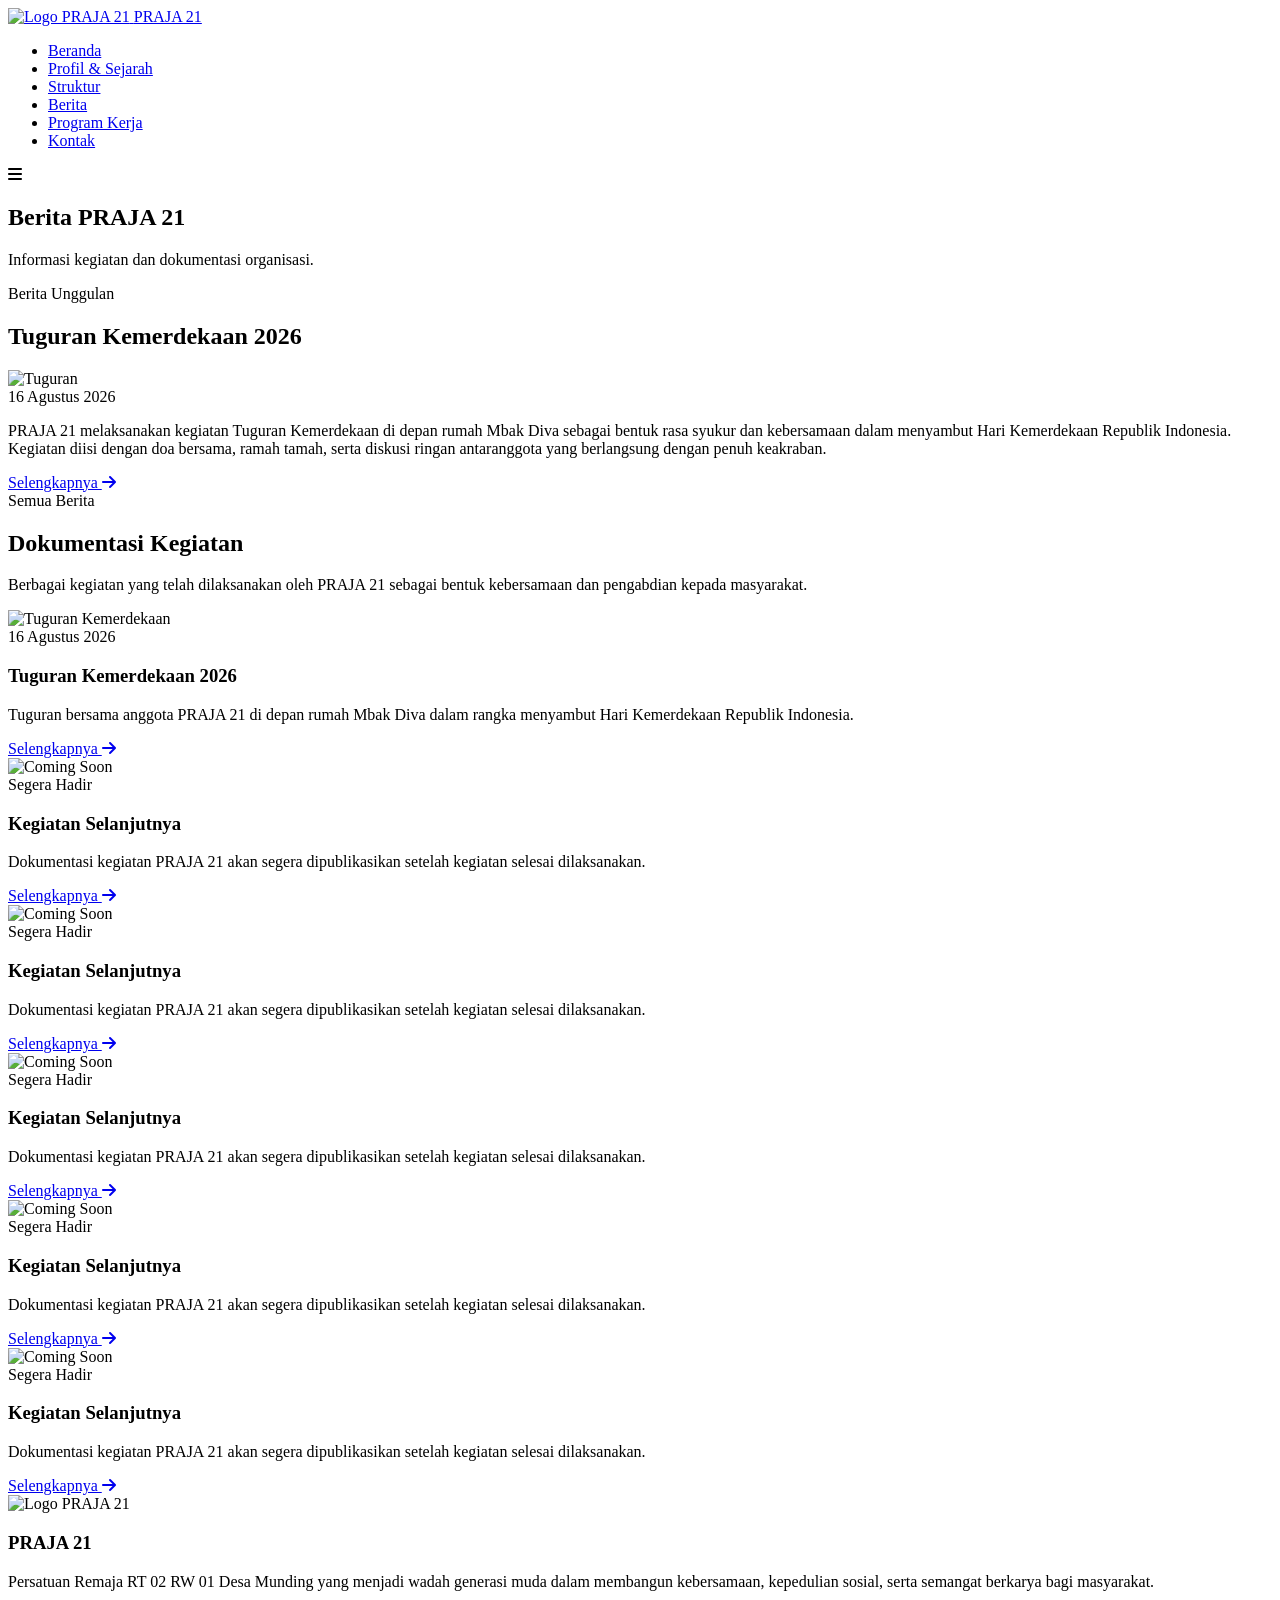
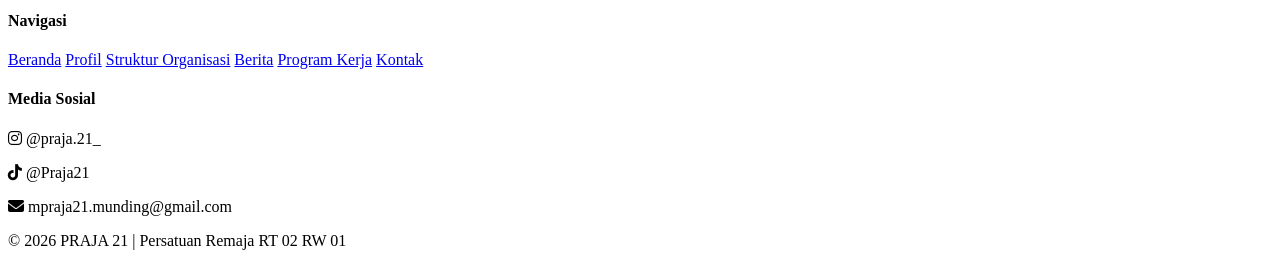
==== berita.html @ 717ce601 "Add files via upload" ====
<!DOCTYPE html>
<html lang="id">

<head>

<meta charset="UTF-8">
<meta name="viewport" content="width=device-width, initial-scale=1.0">

<title>Berita | PRAJA 21</title>

<link rel="stylesheet" href="css/reset.css">
<link rel="stylesheet" href="css/variables.css">
<link rel="stylesheet" href="css/style.css">
<link rel="stylesheet" href="css/navbar.css">
<link rel="stylesheet" href="css/footer.css">
<link rel="stylesheet" href="css/berita-page.css">
<link rel="stylesheet" href="css/responsive.css">

<link rel="stylesheet"
href="https://cdnjs.cloudflare.com/ajax/libs/font-awesome/6.7.2/css/all.min.css">

</head>

<body>
<header class="navbar">
    <div class="container">

        <a href="index.html" class="logo">
            <img src="assets/logo/logo-praja21.png" alt="Logo PRAJA 21">
            <span>PRAJA 21</span>
        </a>

        <nav class="nav-menu">
            <ul>
                <li><a href="index.html">Beranda</a></li>
                <li><a href="profile.html">Profil & Sejarah</a></li>
                <li><a href="organisasi.html" class="active">Struktur</a></li>
                <li><a href="berita.html">Berita</a></li>
                <li><a href="proker.html">Program Kerja</a></li>
                <li><a href="contact.html">Kontak</a></li>
            </ul>
        </nav>

        <div class="menu-toggle">
            <i class="fa-solid fa-bars"></i>
        </div>

    </div>
</header>
<!-- Copy Navbar dari index -->

<section class="page-header">

<div class="container">

<h1>Berita PRAJA 21</h1>

<p>
Informasi kegiatan dan dokumentasi organisasi.
</p>

</div>

</section>

<section id="featured-news">

<div class="container">

<span class="section-tag">
Berita Unggulan
</span>

<h2>Tuguran Kemerdekaan 2026</h2>

<div class="featured-news">

<img
src="assets/news/tuguran.jpg"
alt="Tuguran">

<div>

<span class="news-date">

16 Agustus 2026

</span>

<p>

PRAJA 21 melaksanakan kegiatan Tuguran Kemerdekaan
di depan rumah Mbak Diva sebagai bentuk rasa syukur
dan kebersamaan dalam menyambut Hari Kemerdekaan
Republik Indonesia.

Kegiatan diisi dengan doa bersama, ramah tamah,
serta diskusi ringan antaranggota yang berlangsung
dengan penuh keakraban.

</p>

<a href="news/tuguran-kemerdekaan.html">
    Selengkapnya
    <i class="fa-solid fa-arrow-right"></i>
</a>

</div>

</div>

</div>

</section>

<section id="all-news">

    <div class="container">

        <span class="section-tag">
            Semua Berita
        </span>

        <h2>Dokumentasi Kegiatan</h2>

        <p class="section-description">
            Berbagai kegiatan yang telah dilaksanakan oleh PRAJA 21 sebagai bentuk kebersamaan dan pengabdian kepada masyarakat.
        </p>

        <div class="news-grid">

            <article class="news-card">

                <img src="assets/news/tuguran.jpg" alt="Tuguran Kemerdekaan">

                <div class="news-content">

                    <span class="news-date">
                        16 Agustus 2026
                    </span>

                    <h3>Tuguran Kemerdekaan 2026</h3>

                    <p>
                        Tuguran bersama anggota PRAJA 21 di depan rumah Mbak Diva dalam rangka menyambut Hari Kemerdekaan Republik Indonesia.
                    </p>

                    <a href="#">
                        Selengkapnya
                        <i class="fa-solid fa-arrow-right"></i>
                    </a>

                </div>

            </article>
          <article class="news-card">

    <img src="assets/news/coming_soon_news.jpg" alt="Coming Soon">

    <div class="news-content">

        <span class="news-date">
            Segera Hadir
        </span>

        <h3>Kegiatan Selanjutnya</h3>

        <p>
            Dokumentasi kegiatan PRAJA 21 akan segera dipublikasikan setelah kegiatan selesai dilaksanakan.
        </p>

        <a href="#">
            Selengkapnya
            <i class="fa-solid fa-arrow-right"></i>
        </a>

    </div>

</article>

<article class="news-card">

    <img src="assets/news/coming_soon_news.jpg" alt="Coming Soon">

    <div class="news-content">

        <span class="news-date">
            Segera Hadir
        </span>

        <h3>Kegiatan Selanjutnya</h3>

        <p>
            Dokumentasi kegiatan PRAJA 21 akan segera dipublikasikan setelah kegiatan selesai dilaksanakan.
        </p>

        <a href="#">
            Selengkapnya
            <i class="fa-solid fa-arrow-right"></i>
        </a>

    </div>

</article>

<article class="news-card">

    <img src="assets/news/coming_soon_news.jpg" alt="Coming Soon">

    <div class="news-content">

        <span class="news-date">
            Segera Hadir
        </span>

        <h3>Kegiatan Selanjutnya</h3>

        <p>
            Dokumentasi kegiatan PRAJA 21 akan segera dipublikasikan setelah kegiatan selesai dilaksanakan.
        </p>

        <a href="#">
            Selengkapnya
            <i class="fa-solid fa-arrow-right"></i>
        </a>

    </div>

</article>

<article class="news-card">

    <img src="assets/news/coming_soon_news.jpg" alt="Coming Soon">

    <div class="news-content">

        <span class="news-date">
            Segera Hadir
        </span>

        <h3>Kegiatan Selanjutnya</h3>

        <p>
            Dokumentasi kegiatan PRAJA 21 akan segera dipublikasikan setelah kegiatan selesai dilaksanakan.
        </p>

        <a href="#">
            Selengkapnya
            <i class="fa-solid fa-arrow-right"></i>
        </a>

    </div>

</article>

<article class="news-card">

    <img src="assets/news/coming_soon_news.jpg" alt="Coming Soon">

    <div class="news-content">

        <span class="news-date">
            Segera Hadir
        </span>

        <h3>Kegiatan Selanjutnya</h3>

        <p>
            Dokumentasi kegiatan PRAJA 21 akan segera dipublikasikan setelah kegiatan selesai dilaksanakan.
        </p>

        <a href="#">
            Selengkapnya
            <i class="fa-solid fa-arrow-right"></i>
        </a>

    </div>

</article>

        </div>

    </div>

</section>

<!-- Copy Footer -->
  <footer>

    <div class="container footer-container">

        <div class="footer-about">

            <img src="assets/logo/logo-praja21.png" alt="Logo PRAJA 21">

            <h3>PRAJA 21</h3>

            <p>
                Persatuan Remaja RT 02 RW 01 Desa Munding yang menjadi wadah
                generasi muda dalam membangun kebersamaan, kepedulian sosial,
                serta semangat berkarya bagi masyarakat.
            </p>

        </div>

        <div class="footer-menu">

            <h4>Navigasi</h4>

            <a href="index.html">Beranda</a>

            <a href="profile.html">Profil</a>

            <a href="organisasi.html">Struktur Organisasi</a>

            <a href="berita.html">Berita</a>

            <a href="proker.html">Program Kerja</a>

            <a href="contact.html">Kontak</a>

        </div>

        <div class="footer-contact">

            <h4>Media Sosial</h4>

            <p>
                <i class="fa-brands fa-instagram"></i>
                @praja.21_
            </p>

            <p>
                <i class="fa-brands fa-tiktok"></i>
                @Praja21
            </p>

            <p>
                <i class="fa-solid fa-envelope"></i>
                mpraja21.munding@gmail.com
            </p>

        </div>

    </div>

    <div class="footer-bottom">

        © 2026 PRAJA 21 | Persatuan Remaja RT 02 RW 01

    </div>

  </footer>

<script src="js/navbar.js"></script>

</body>

</html>
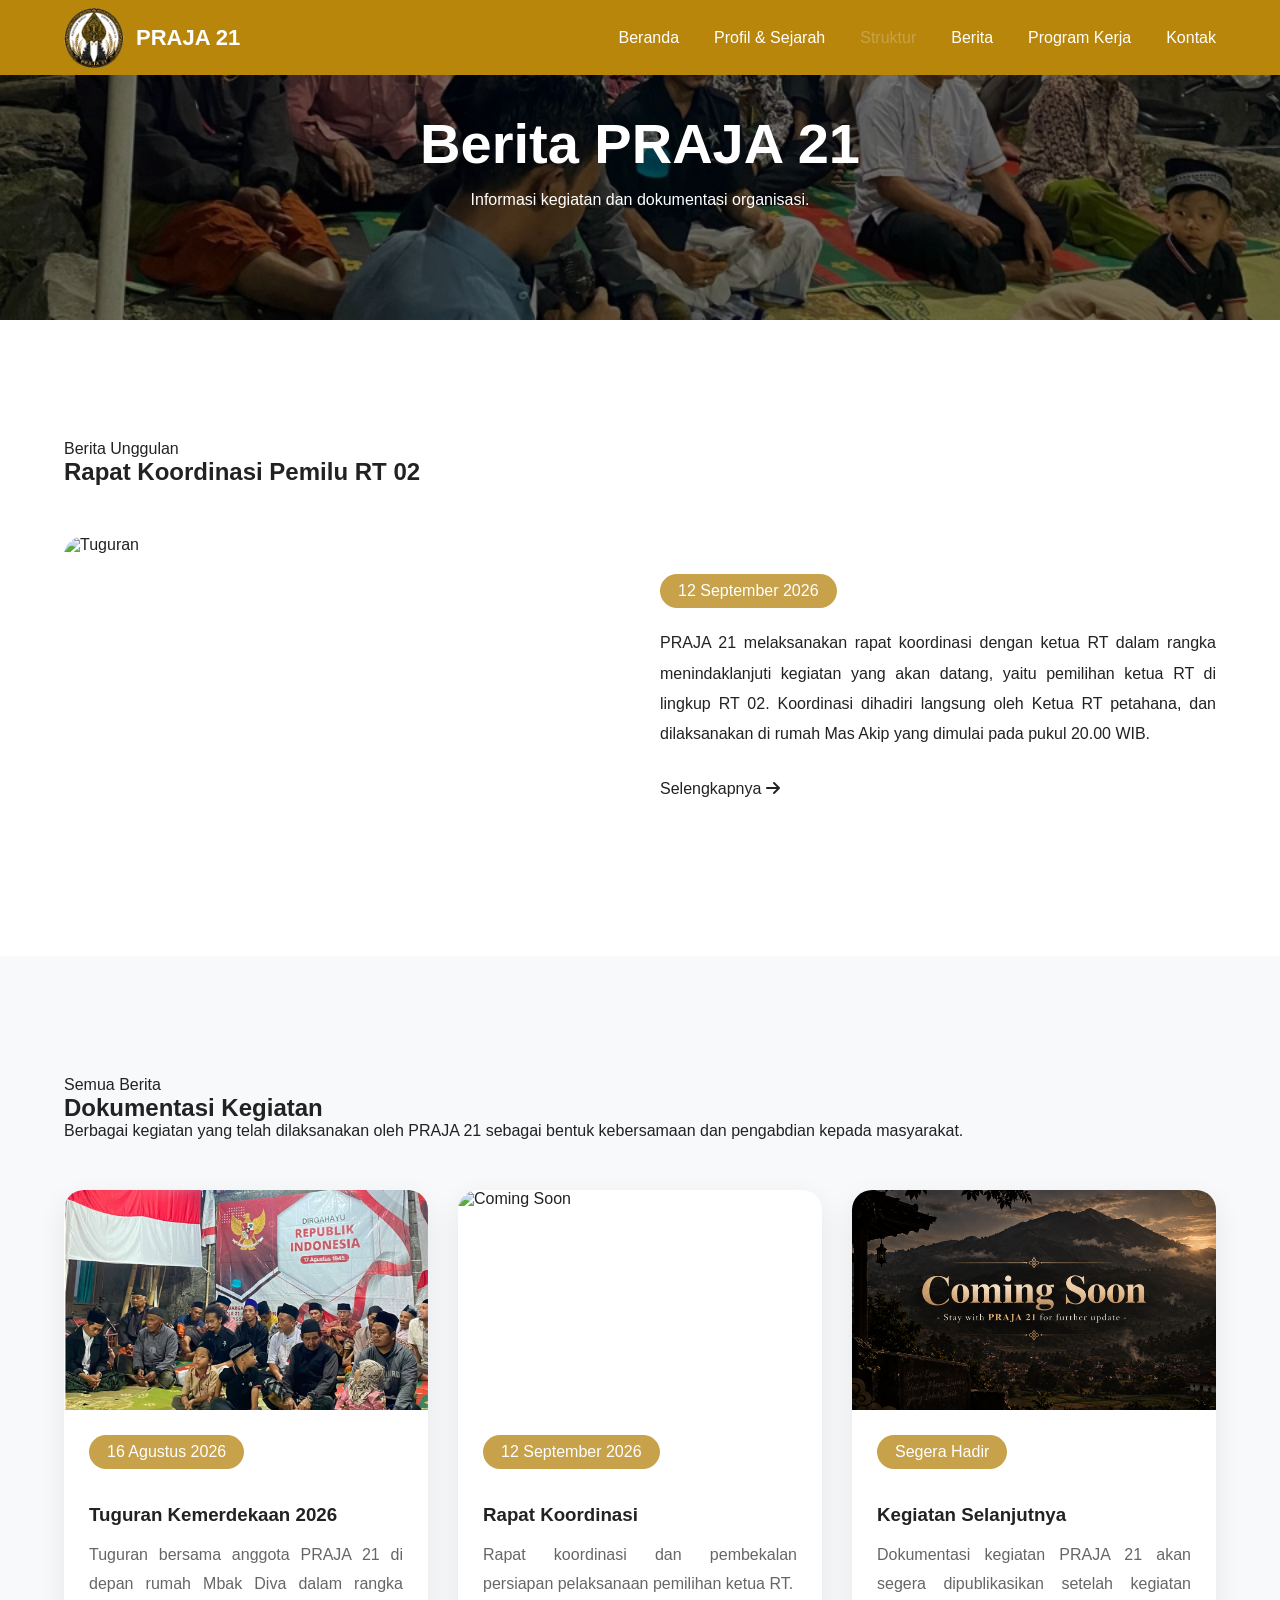
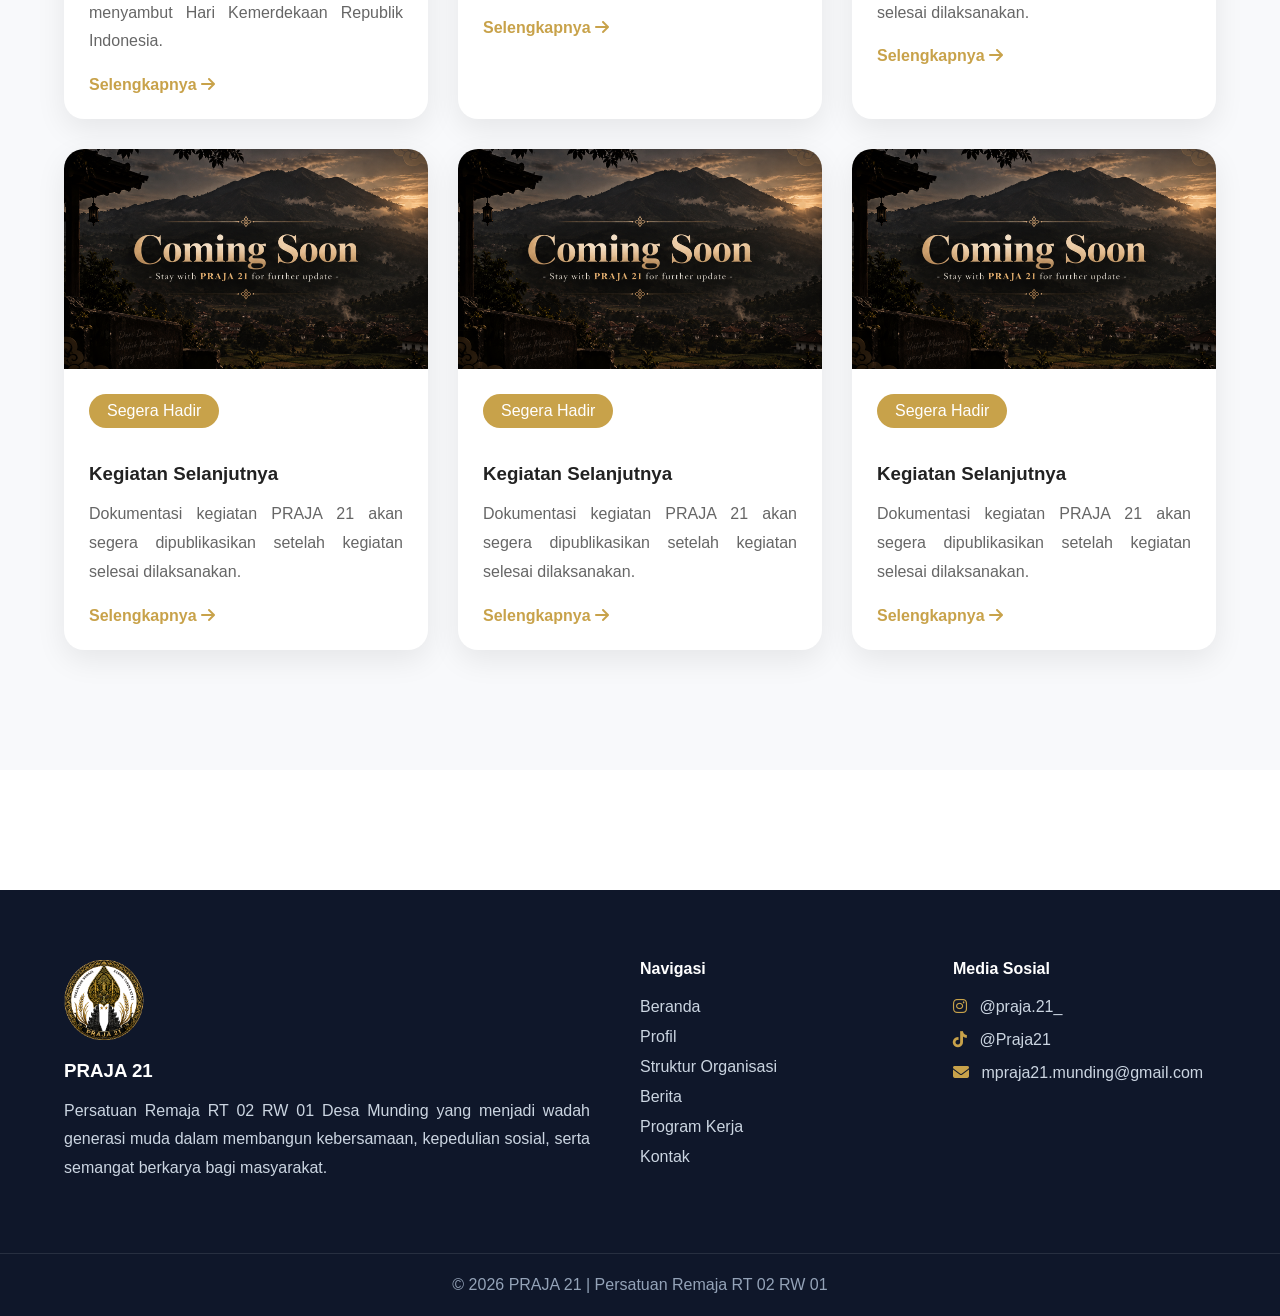
==== commit a6776e15: "Update berita.html" ====
--- a/berita.html
+++ b/berita.html
@@ -71,36 +71,34 @@
 Berita Unggulan
 </span>
 
-<h2>Tuguran Kemerdekaan 2026</h2>
+<h2>Rapat Koordinasi Pemilu RT 02</h2>
 
 <div class="featured-news">
 
 <img
-src="assets/news/tuguran.jpg"
+src="assets/news/rapat-september.jpg"
 alt="Tuguran">
 
 <div>
 
 <span class="news-date">
 
-16 Agustus 2026
+12 September 2026
 
 </span>
 
 <p>
 
-PRAJA 21 melaksanakan kegiatan Tuguran Kemerdekaan
-di depan rumah Mbak Diva sebagai bentuk rasa syukur
-dan kebersamaan dalam menyambut Hari Kemerdekaan
-Republik Indonesia.
-
-Kegiatan diisi dengan doa bersama, ramah tamah,
-serta diskusi ringan antaranggota yang berlangsung
-dengan penuh keakraban.
+PRAJA 21 melaksanakan rapat koordinasi dengan ketua RT
+dalam rangka menindaklanjuti kegiatan yang akan datang,
+yaitu pemilihan ketua RT di lingkup RT 02.
+
+Koordinasi dihadiri langsung oleh Ketua RT petahana, dan
+dilaksanakan di rumah Mas Akip yang dimulai pada pukul 20.00 WIB.
 
 </p>
 
-<a href="news/tuguran-kemerdekaan.html">
+<a href="news/rapat-september.html">
     Selengkapnya
     <i class="fa-solid fa-arrow-right"></i>
 </a>
@@ -145,7 +143,7 @@
                         Tuguran bersama anggota PRAJA 21 di depan rumah Mbak Diva dalam rangka menyambut Hari Kemerdekaan Republik Indonesia.
                     </p>
 
-                    <a href="#">
+                    <a href="news/tuguran.html">
                         Selengkapnya
                         <i class="fa-solid fa-arrow-right"></i>
                     </a>
@@ -155,21 +153,21 @@
             </article>
           <article class="news-card">
 
-    <img src="assets/news/coming_soon_news.jpg" alt="Coming Soon">
-
-    <div class="news-content">
-
-        <span class="news-date">
-            Segera Hadir
-        </span>
-
-        <h3>Kegiatan Selanjutnya</h3>
-
-        <p>
-            Dokumentasi kegiatan PRAJA 21 akan segera dipublikasikan setelah kegiatan selesai dilaksanakan.
-        </p>
-
-        <a href="#">
+    <img src="assets/news/rapat-september.jpg" alt="Coming Soon">
+
+    <div class="news-content">
+
+        <span class="news-date">
+            12 September 2026
+        </span>
+
+        <h3>Rapat Koordinasi</h3>
+
+        <p>
+            Rapat koordinasi dan pembekalan persiapan pelaksanaan pemilihan ketua RT.
+        </p>
+
+        <a href="news/rapat-september.html">
             Selengkapnya
             <i class="fa-solid fa-arrow-right"></i>
         </a>
@@ -356,4 +354,4 @@
 
 </body>
 
-</html>+</html>
--- a/css/variables.css
+++ b/css/variables.css
@@ -0,0 +1,14 @@
+:root{
+    --primary:#111111;
+    --secondary:#5B3A29;
+    --accent:#C8A24A;
+    --white:#ffffff;
+    --light:#f5f5f5;
+    --text:#222222;
+
+    --shadow:0 10px 30px rgba(0,0,0,.12);
+
+    --radius:14px;
+
+    --transition:.3s ease;
+}
--- a/css/style.css
+++ b/css/style.css
@@ -0,0 +1,71 @@
+.container{
+    width:90%;
+    max-width:1200px;
+    margin:auto;
+}
+#backToTop{
+
+    position:fixed;
+
+    right:25px;
+
+    bottom:25px;
+
+    width:50px;
+
+    height:50px;
+
+    background:#C8A24A;
+
+    color:#fff;
+
+    border-radius:50%;
+
+    display:flex;
+
+    justify-content:center;
+
+    align-items:center;
+
+    text-decoration:none;
+
+    font-size:20px;
+
+    box-shadow:0 10px 25px rgba(0,0,0,.2);
+
+    opacity:0;
+
+    visibility:hidden;
+
+    transition:.3s;
+
+    z-index:999;
+
+}
+
+#backToTop.show{
+
+    opacity:1;
+
+    visibility:visible;
+
+}
+
+#backToTop:hover{
+
+    transform:translateY(-5px);
+
+}
+html{
+
+    scroll-behavior:smooth;
+
+}
+html,
+body{
+
+    width:100%;
+
+    overflow-x:hidden;
+
+}
--- a/css/navbar.css
+++ b/css/navbar.css
@@ -0,0 +1,209 @@
+/* ===========================
+   NAVBAR
+=========================== */
+
+.navbar{
+
+    position:fixed;
+
+    top:0;
+
+    left:0;
+
+    width:100%;
+
+    z-index:9999;
+
+    transition:.35s ease;
+
+    background:darkgoldenrod;
+
+}
+.navbar.scrolled{
+    background:#111111;
+    box-shadow:0 5px 20px rgba(0,0,0,.15);
+}
+
+.navbar .container{
+    height:75px;
+
+    display:flex;
+    justify-content:space-between;
+    align-items:center;
+}
+.logo{
+    display:flex;
+    align-items:center;
+    gap:12px;
+
+    color:white;
+}
+
+.logo img{
+    width:60px;
+    height:auto;
+    object-fit: contain;
+    transition:.3s;
+}
+
+.logo span{
+
+    font-size:22px;
+    font-weight:700;
+}
+.nav-menu ul{
+
+    display:flex;
+
+    gap:35px;
+
+}
+
+.nav-menu a{
+
+    color:white;
+
+    font-weight:500;
+
+    position:relative;
+
+    transition:.3s;
+}
+.nav-menu a::after{
+
+    content:"";
+
+    position:absolute;
+
+    left:0;
+
+    bottom:-8px;
+
+    width:0;
+
+    height:2px;
+
+    background:#C8A24A;
+
+    transition:.3s;
+
+}
+
+.nav-menu a:hover::after{
+
+    width:100%;
+
+}
+.nav-menu .active{
+
+    color:#C8A24A;
+
+}
+.menu-toggle{
+
+    display:none;
+
+    font-size:24px;
+
+    color:white;
+
+    cursor:pointer;
+
+}
+.navbar.scrolled .logo img{
+
+    width:50px;
+
+}
+
+.logo img{
+
+    width:60px;
+
+    transition:.3s;
+
+}
+@media (max-width:768px){
+
+    .menu-toggle{
+        display:block;
+        font-size:28px;
+        cursor:pointer;
+    }
+
+.nav-menu{
+
+    position:fixed;
+
+    top:75px;
+
+    left:0;
+
+    width:100%;
+
+    background:#111;
+
+    display:none;
+
+    padding:20px 0;
+
+    z-index:9998;
+
+}
+  .nav-menu ul{
+
+    display:flex;
+
+    flex-direction:column;
+
+    gap:20px;
+
+    align-items:center;
+
+    margin:0;
+
+    padding:0;
+
+}
+
+.nav-menu ul li{
+
+    width:100%;
+
+    text-align:center;
+
+}
+
+.nav-menu ul li a{
+
+    display:block;
+
+    color:white;
+
+    padding:12px 20px;
+
+}
+
+.nav-menu ul li a:hover{
+
+    background:#C8A24A;
+
+}
+
+    .nav-menu.active{
+
+        display:block;
+
+    }
+
+    .nav-menu ul{
+
+        flex-direction:column;
+
+        align-items:center;
+
+        gap:20px;
+
+    }
+
+}
--- a/css/footer.css
+++ b/css/footer.css
@@ -0,0 +1,106 @@
+footer{
+
+    background:#0f172a;
+
+    color:#fff;
+
+    margin-top:120px;
+
+}
+
+.footer-container{
+
+    display:grid;
+
+    grid-template-columns:2fr 1fr 1fr;
+
+    gap:50px;
+
+    padding:70px 0;
+
+}
+
+.footer-about img{
+
+    width:80px;
+
+    margin-bottom:20px;
+
+}
+
+.footer-about h3{
+
+    margin-bottom:15px;
+
+}
+
+.footer-about p{
+
+    color:#cbd5e1;
+
+    line-height:1.8;
+
+    text-align:justify;
+
+}
+
+.footer-menu h4,
+.footer-contact h4{
+
+    margin-bottom:20px;
+
+}
+
+.footer-menu{
+
+    display:flex;
+
+    flex-direction:column;
+
+}
+
+.footer-menu a{
+
+    color:#cbd5e1;
+
+    text-decoration:none;
+
+    margin-bottom:12px;
+
+    transition:.3s;
+
+}
+
+.footer-menu a:hover{
+
+    color:#C8A24A;
+
+}
+
+.footer-contact p{
+
+    color:#cbd5e1;
+
+    margin-bottom:15px;
+
+}
+
+.footer-contact i{
+
+    color:#C8A24A;
+
+    margin-right:8px;
+
+}
+
+.footer-bottom{
+
+    text-align:center;
+
+    padding:22px;
+
+    border-top:1px solid rgba(255,255,255,.1);
+
+    color:#94a3b8;
+
+}
--- a/css/berita-page.css
+++ b/css/berita-page.css
@@ -0,0 +1,190 @@
+.page-header{
+
+    height:320px;
+
+    background:
+    linear-gradient(rgba(0,0,0,.55),rgba(0,0,0,.55)),
+    url("../assets/hero/hero-1.jpg");
+
+    background-size:cover;
+    background-position:center;
+
+    display:flex;
+
+    justify-content:center;
+
+    align-items:center;
+
+    text-align:center;
+
+    color:white;
+
+}
+
+.page-header h1{
+
+    font-size:56px;
+
+    margin-bottom:15px;
+
+}
+#featured-news{
+
+padding:120px 0;
+
+}
+
+.featured-news{
+
+    display:grid;
+
+    grid-template-columns:repeat(auto-fit,minmax(320px,1fr));
+
+    gap:40px;
+
+    margin-top:50px;
+
+    align-items:center;
+
+}
+
+.featured-news img{
+
+    width:100%;
+
+    height:300px;
+
+    object-fit:cover;
+
+    border-radius:20px;
+
+}
+.featured-news div{
+
+    width:100%;
+
+}
+
+.news-date{
+
+display:inline-block;
+
+background:#C8A24A;
+
+color:white;
+
+padding:8px 18px;
+
+border-radius:50px;
+
+margin-bottom:20px;
+
+}
+
+.featured-news p{
+
+line-height:1.9;
+
+text-align:justify;
+
+margin-bottom:30px;
+
+}
+#all-news{
+
+    padding:120px 0;
+
+    background:#f8f9fb;
+
+}
+
+.news-grid{
+
+    display:grid;
+
+    grid-template-columns:repeat(auto-fit,minmax(320px,1fr));
+
+    gap:30px;
+
+    margin-top:50px;
+
+}
+
+.news-card{
+
+    background:#fff;
+
+    border-radius:20px;
+
+    overflow:hidden;
+
+    box-shadow:0 10px 30px rgba(0,0,0,.08);
+
+    transition:.3s;
+
+}
+
+.news-card:hover{
+
+    transform:translateY(-8px);
+
+}
+
+.news-card img{
+
+    width:100%;
+
+    height:220px;
+
+    object-fit:cover;
+
+}
+
+.news-content{
+
+    padding:25px;
+
+}
+
+.news-content h3{
+
+    margin:15px 0;
+
+}
+
+.news-content p{
+
+    color:#666;
+
+    line-height:1.8;
+
+    text-align:justify;
+
+    margin-bottom:20px;
+
+}
+
+.news-content a{
+
+    color:#C8A24A;
+
+    font-weight:600;
+
+}
+.news-card img{
+
+    width:100%;
+
+    height:220px;
+
+    object-fit:cover;
+
+    transition:.35s;
+
+}
+
+.news-card:hover img{
+
+    transform:scale(1.05);
+
+}
--- a/css/responsive.css
+++ b/css/responsive.css
@@ -0,0 +1,108 @@
+@media(max-width:900px){
+
+    .nav-menu{
+
+        display:none;
+
+    }
+
+    .menu-toggle{
+
+        display:block;
+
+    }
+
+}
+@media(max-width:768px){
+
+    .anggota-grid{
+
+        grid-template-columns:repeat(2,1fr);
+
+    }
+
+}
+@media(max-width:1024px){
+
+    .anggota-grid{
+
+        grid-template-columns:repeat(4,1fr);
+
+    }
+
+}
+@media(max-width:768px){
+
+    .profil-container{
+
+        grid-template-columns:1fr;
+
+    }
+
+}
+@media (max-width:768px){
+
+    .logo-container{
+
+        grid-template-columns:1fr;
+
+        gap:30px;
+
+    }
+
+    .logo-image{
+
+        text-align:center;
+
+    }
+
+    .logo-image img{
+
+        max-width:220px;
+
+    }
+
+}
+@media (max-width:768px){
+
+    .sambutan-container{
+
+        grid-template-columns:1fr;
+
+        gap:40px;
+
+    }
+
+}
+@media(max-width:768px){
+
+    .featured-news{
+
+        grid-template-columns:1fr;
+
+    }
+
+    .featured-news img{
+
+        height:220px;
+
+    }
+
+}
+@media(max-width:768px){
+
+    .rutin-item{
+
+        flex-direction:column;
+
+        text-align:center;
+
+    }
+
+    .rutin-icon{
+
+        margin:auto;
+
+    }
+
+}
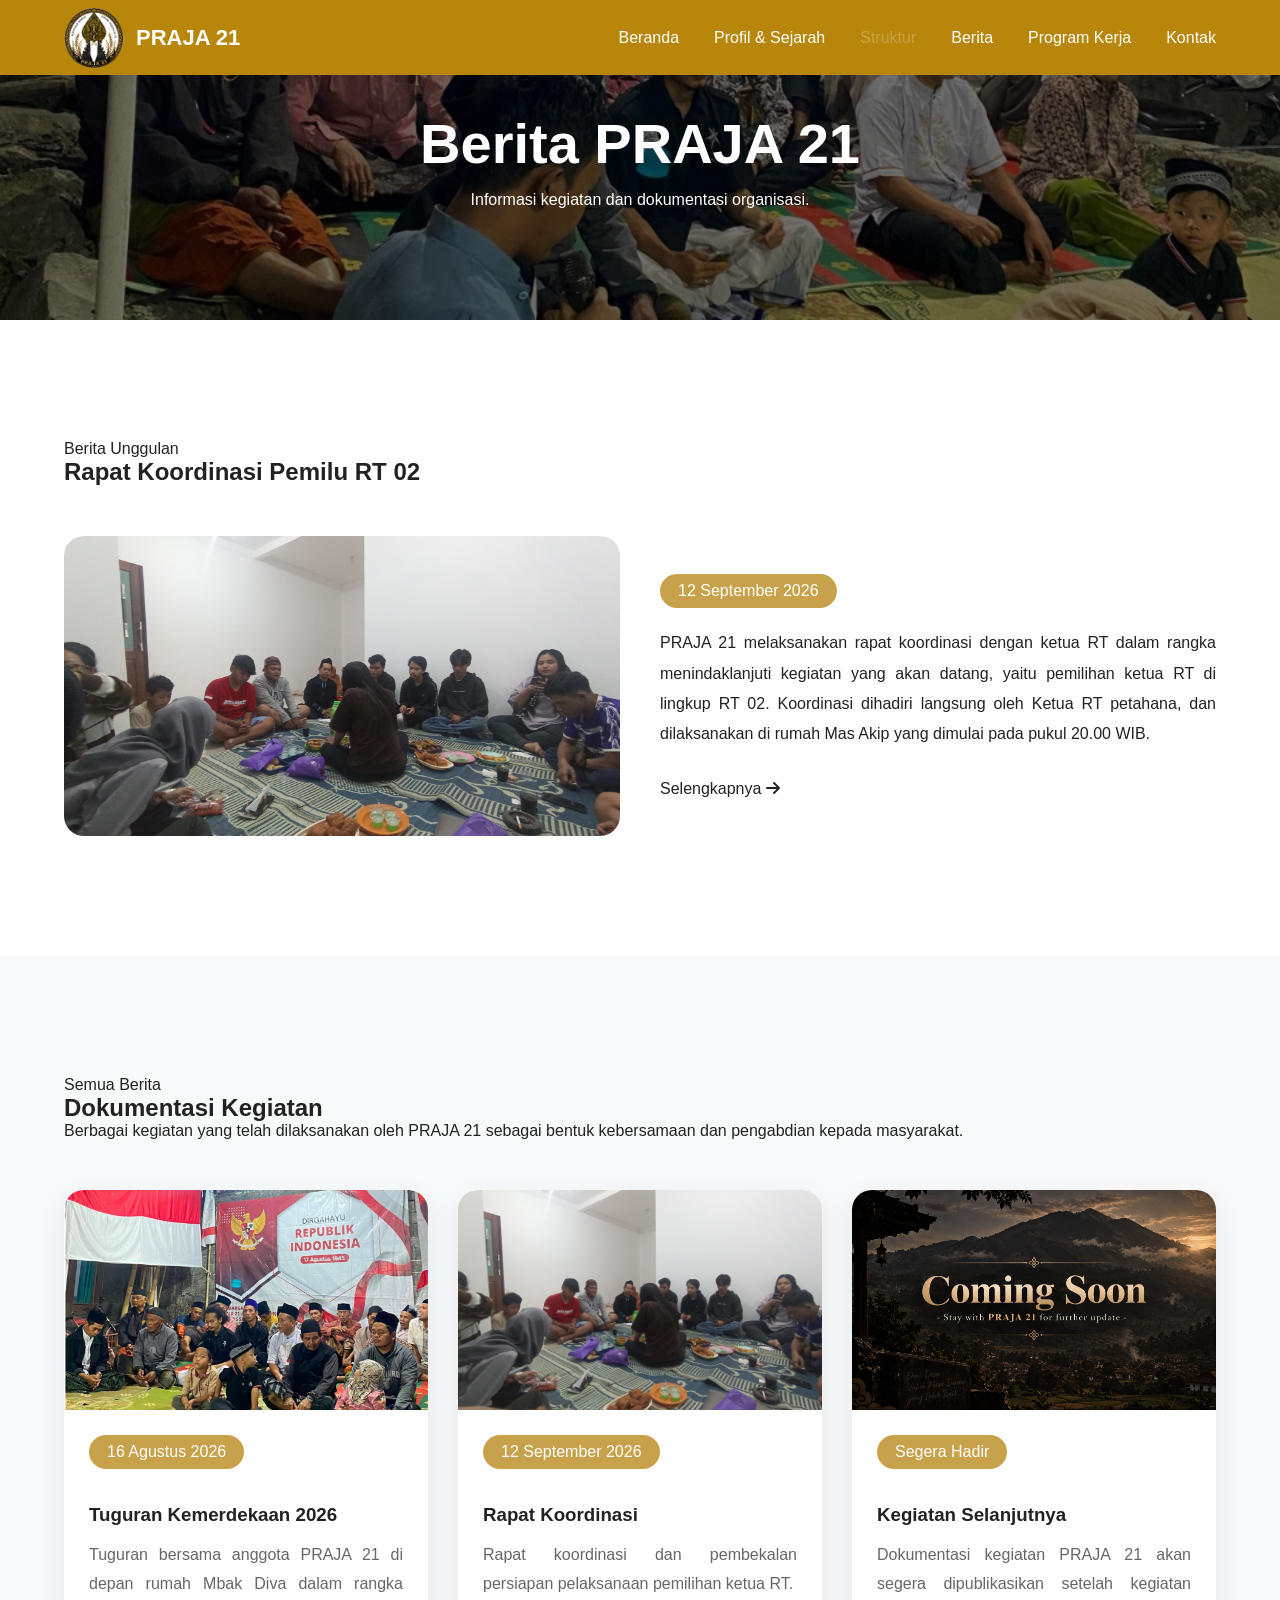
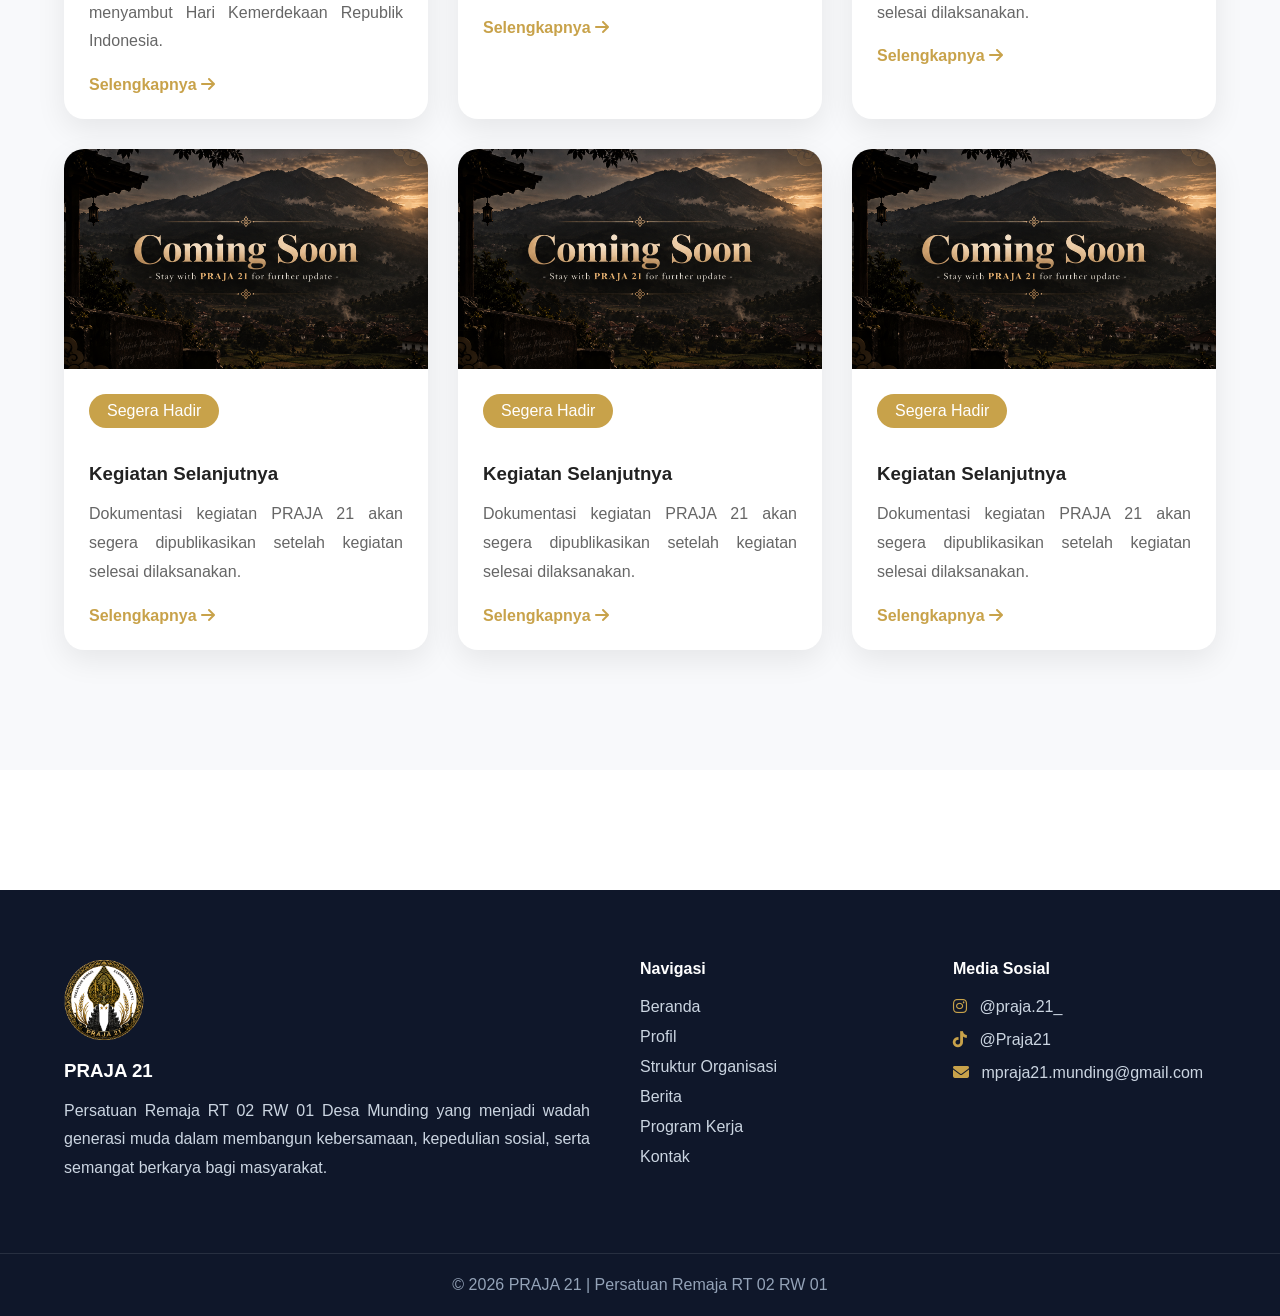
==== commit 78591b74: "Update berita.html" ====
--- a/berita.html
+++ b/berita.html
@@ -143,7 +143,7 @@
                         Tuguran bersama anggota PRAJA 21 di depan rumah Mbak Diva dalam rangka menyambut Hari Kemerdekaan Republik Indonesia.
                     </p>
 
-                    <a href="news/tuguran.html">
+                    <a href="news/tuguran-kemerdekaan.html">
                         Selengkapnya
                         <i class="fa-solid fa-arrow-right"></i>
                     </a>
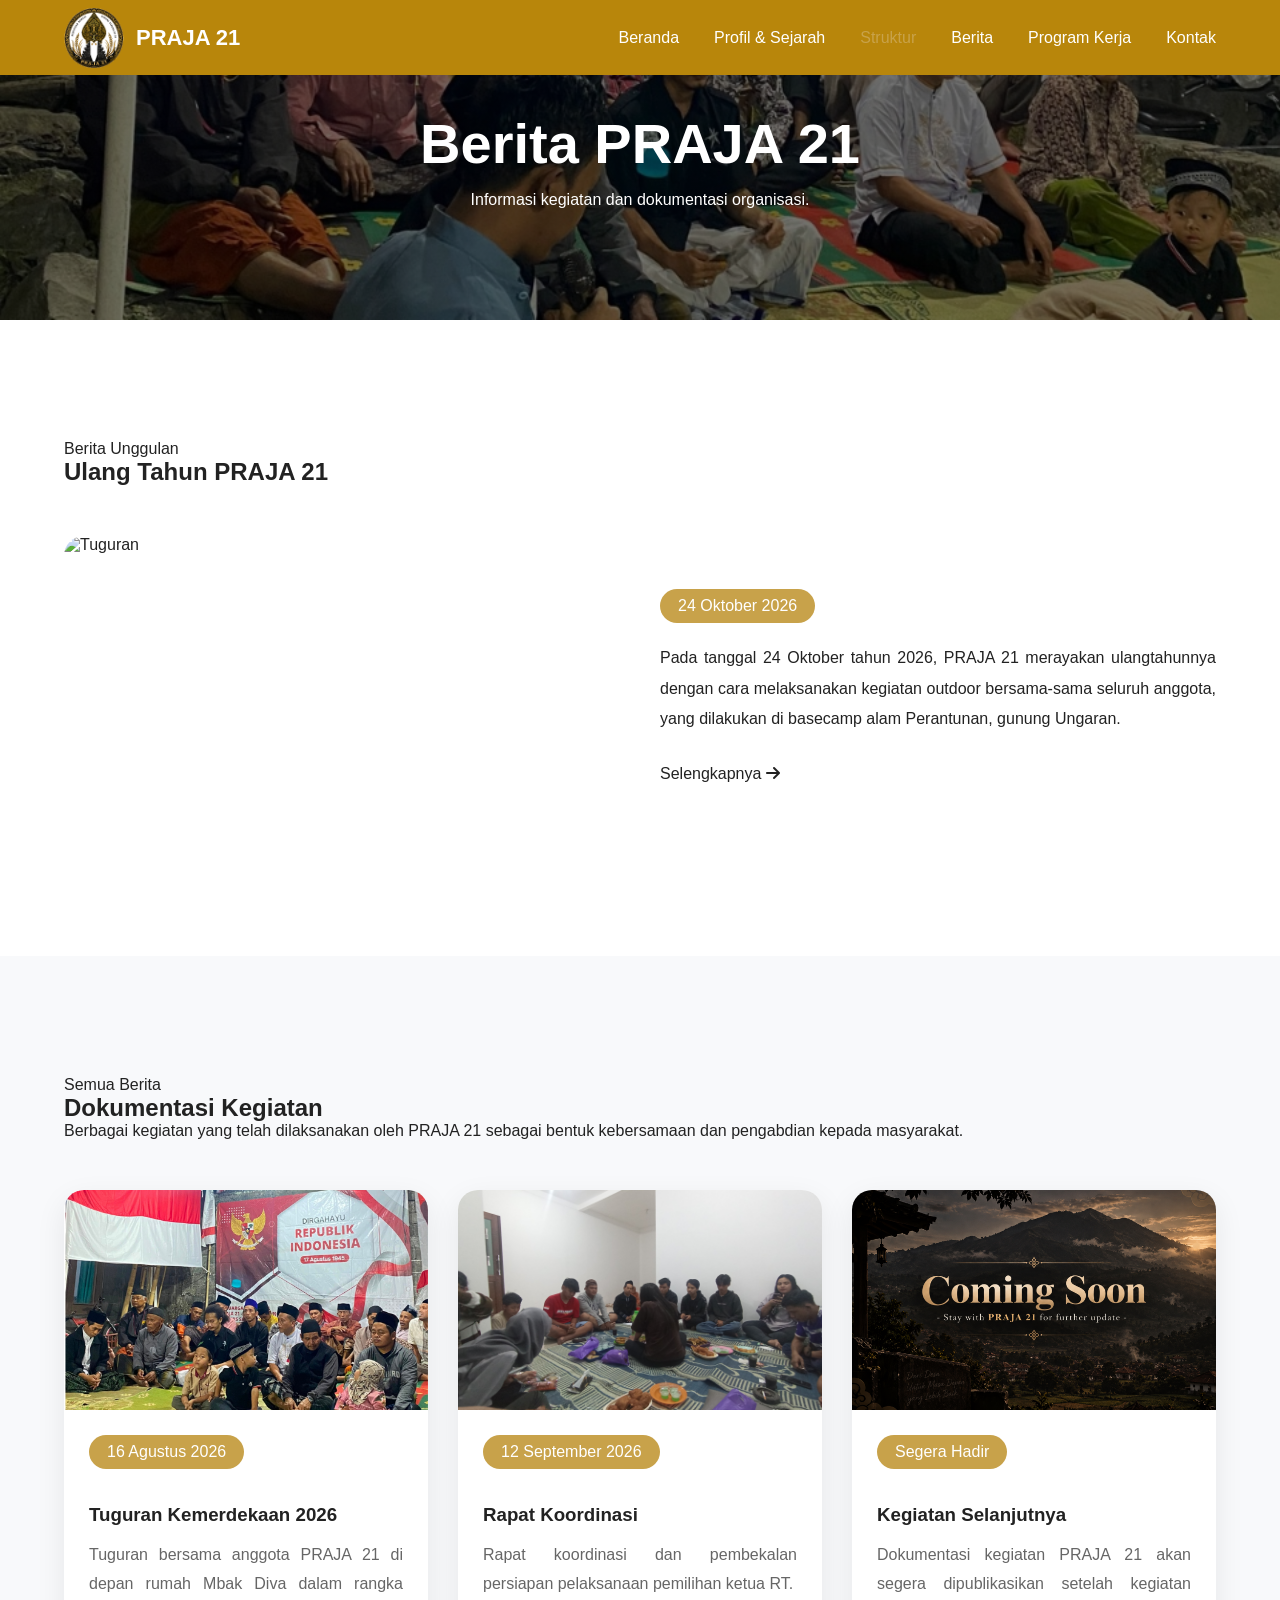
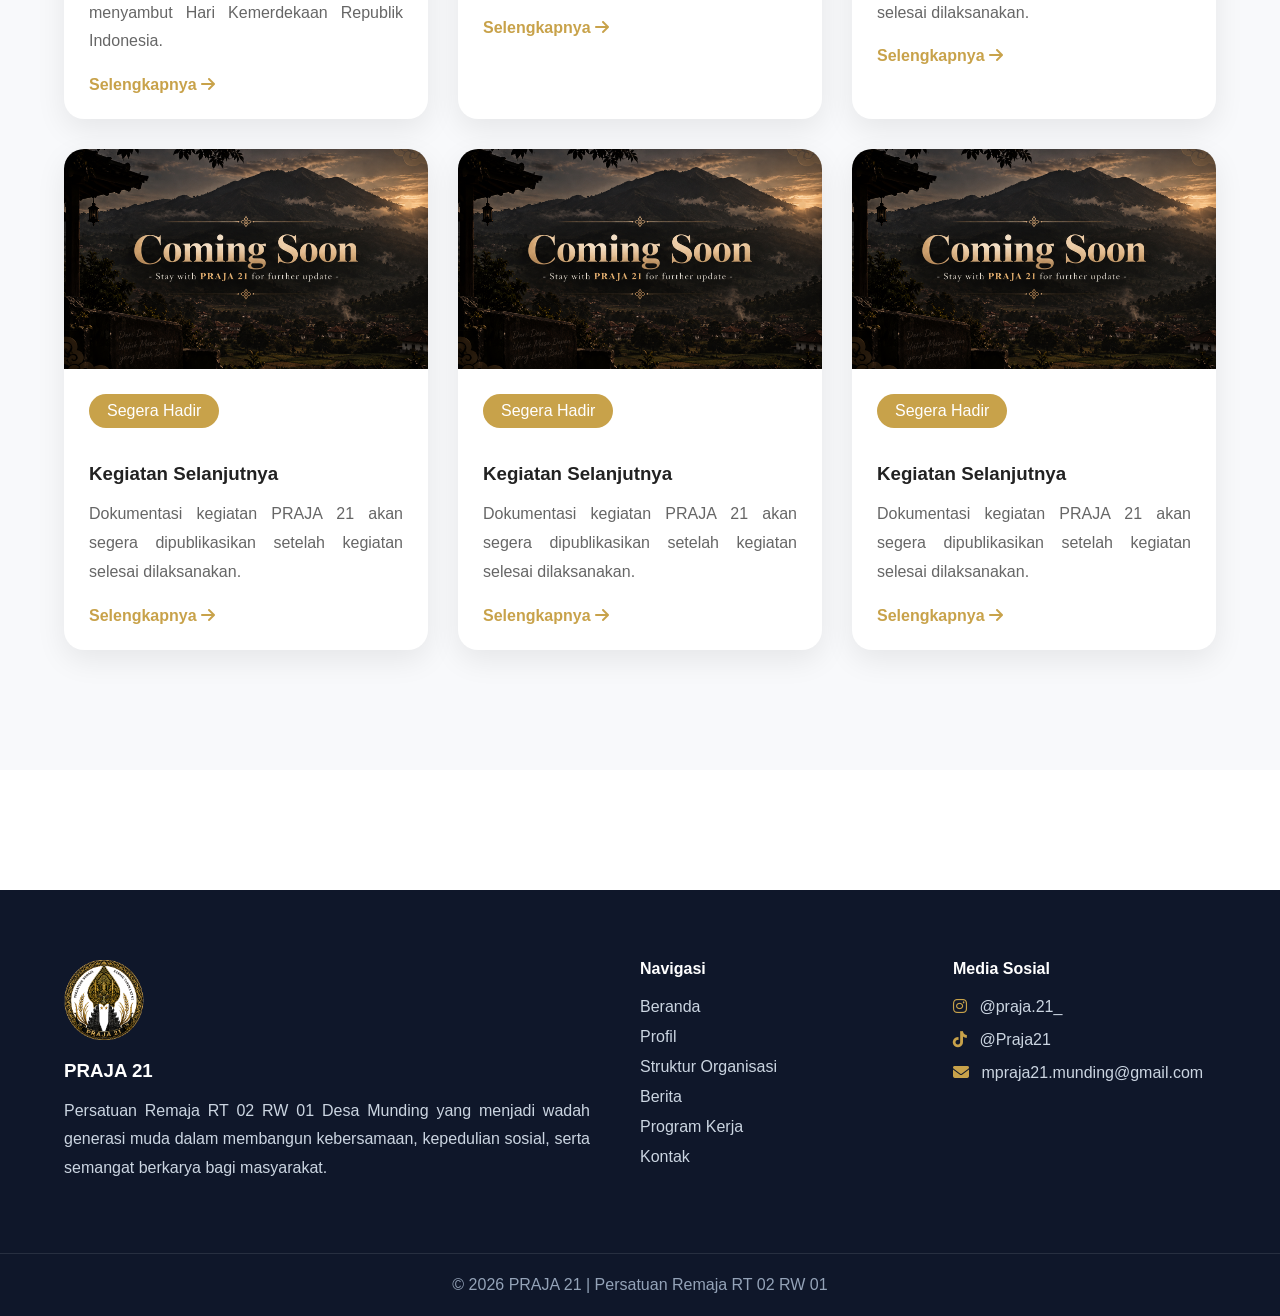
==== commit c0f5491a: "Update berita.html" ====
--- a/berita.html
+++ b/berita.html
@@ -71,34 +71,31 @@
 Berita Unggulan
 </span>
 
-<h2>Rapat Koordinasi Pemilu RT 02</h2>
+<h2>Ulang Tahun PRAJA 21</h2>
 
 <div class="featured-news">
 
 <img
-src="assets/news/rapat-september.jpg"
+src="assets/news/camping-praja21.jpg"
 alt="Tuguran">
 
 <div>
 
 <span class="news-date">
 
-12 September 2026
+24 Oktober 2026
 
 </span>
 
 <p>
 
-PRAJA 21 melaksanakan rapat koordinasi dengan ketua RT
-dalam rangka menindaklanjuti kegiatan yang akan datang,
-yaitu pemilihan ketua RT di lingkup RT 02.
-
-Koordinasi dihadiri langsung oleh Ketua RT petahana, dan
-dilaksanakan di rumah Mas Akip yang dimulai pada pukul 20.00 WIB.
+Pada tanggal 24 Oktober tahun 2026, PRAJA 21 merayakan ulangtahunnya dengan
+cara melaksanakan kegiatan outdoor bersama-sama seluruh anggota, yang dilakukan
+di basecamp alam Perantunan, gunung Ungaran.
 
 </p>
 
-<a href="news/rapat-september.html">
+<a href="news/camping.html">
     Selengkapnya
     <i class="fa-solid fa-arrow-right"></i>
 </a>
